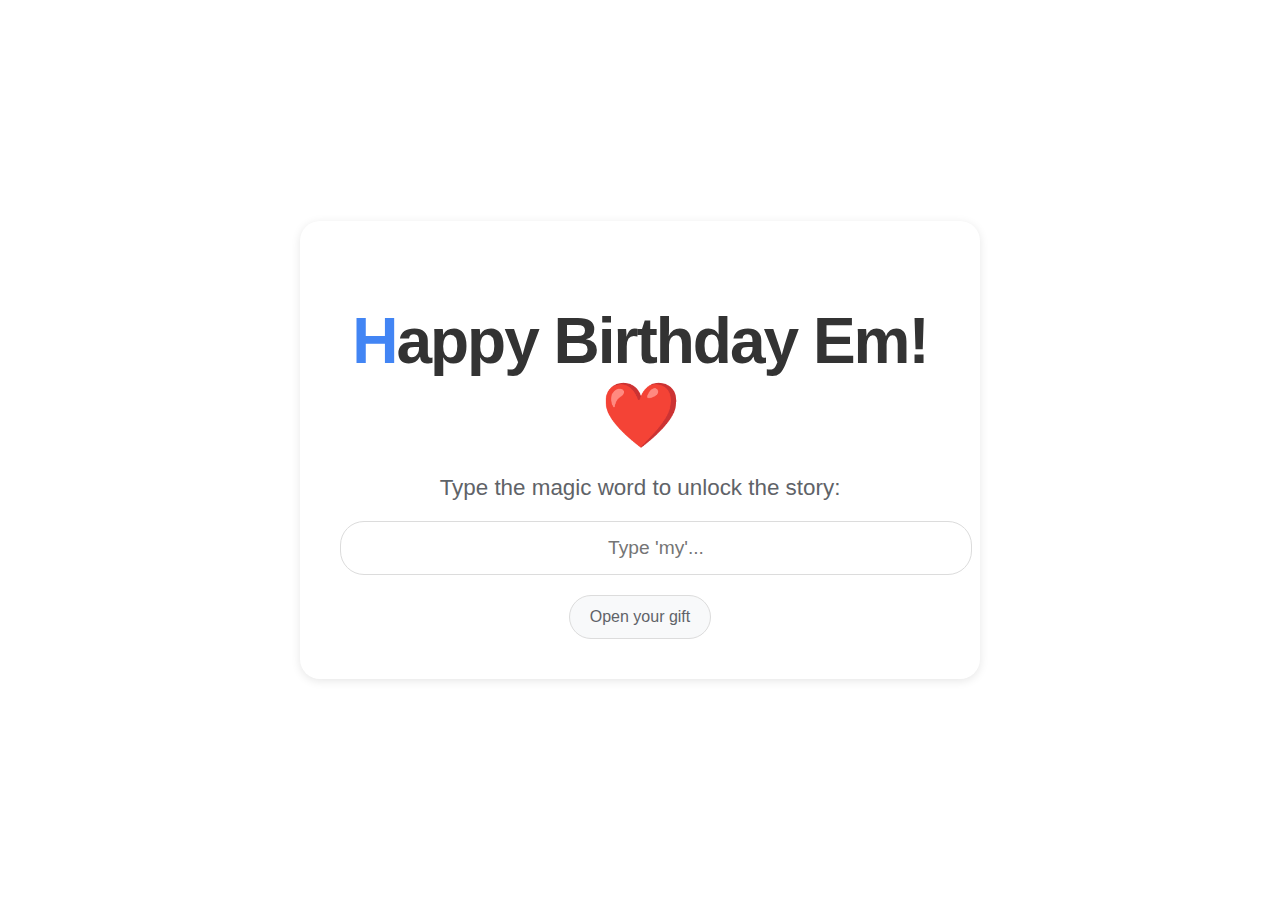
==== page2.html @ 59d33118 "Update page2.html" ====
<!DOCTYPE html>
<html lang="en">
<head>
    <meta charset="UTF-8">
    <meta name="viewport" content="width=device-width, initial-scale=1.0">
    <title>Our Love Story - Page 1</title>
    <link rel="stylesheet" href="styles.css"> <!-- Fixed -->
    <script src="script.js" defer></script> <!-- Fixed -->
</head>
<body>
    <div class="container google-style">
        <h1 class="google-logo">Our Love Story</h1>
        <p class="message">"From the moment we met, my heart knew you were the one. Our journey began with a spark."</p>
        <p class="signature">- tien</p>
        
        <div class="button-group">
            <button onclick="nextPage('page3.html')">Next Page</button>
        </div>
    </div>
</body>
</html>
---- styles.css ----
/* General Styling for a Google Homepage Look */
body {
    font-family: Arial, sans-serif;
    margin: 0;
    padding: 0;
    display: flex;
    justify-content: center;
    align-items: center;
    height: 100vh;
    background: #ffffff;
    color: #333;
    box-sizing: border-box;
}

/* Main Container Styling */
.container.google-style {
    text-align: center;
    max-width: 600px;
    width: 90%;
    padding: 40px;
    border-radius: 20px;
    box-shadow: 0 2px 10px rgba(0,0,0,0.1);
    background: #ffffff;
}

/* Google-Inspired Logo Styling */
.google-logo {
    font-size: 4rem;
    font-weight: bold;
    letter-spacing: -2px;
    margin-bottom: 20px;
}

/* Google Colors for the Logo */
.google-logo::first-letter {
    color: #4285F4;
}
.google-logo::after {
    content: " ❤️";
    color: #EA4335;
}
.google-logo::before {
    content: "";
    color: #FBBC05;
}

/* Message Text Styling */
.message {
    font-size: 1.4rem;
    color: #5f6368;
    margin-bottom: 20px;
}

/* Signature Styling */
.signature {
    font-size: 1.2rem;
    font-weight: bold;
    color: #5f6368;
    margin-bottom: 30px;
}

/* Input Box Styling (Like Google Search Bar) */
input[type="text"] {
    width: 100%;
    padding: 15px;
    border-radius: 24px;
    border: 1px solid #dcdcdc;
    font-size: 1.2rem;
    outline: none;
    box-shadow: none;
    text-align: center;
    transition: all 0.3s ease;
}

input[type="text"]:focus {
    border: 1px solid #4285F4;
    box-shadow: 0 0 8px rgba(66, 133, 244, 0.3);
}

/* Google-Style Button Group */
.button-group {
    margin-top: 20px;
    display: flex;
    justify-content: center;
    gap: 10px;
}

/* Button Styling */
button {
    padding: 12px 20px;
    border: none;
    border-radius: 24px;
    background: #f8f9fa;
    border: 1px solid #dcdcdc;
    font-size: 1rem;
    cursor: pointer;
    color: #5f6368;
    transition: all 0.3s ease;
}

button:hover {
    border-color: #dcdcdc;
    box-shadow: 0 1px 6px rgba(0,0,0,0.2);
    background: #f1f3f4;
}

button:focus {
    outline: none;
}

/* Error Message Styling */
#errorMessage {
    color: red;
    font-size: 1rem;
    margin-top: 10px;
    display: none;
}

/* Mobile Optimization */
@media (max-width: 768px) {
    .google-logo {
        font-size: 3rem;
    }

    .container {
        width: 90%;
        padding: 20px;
    }

    button {
        width: 100%;
        padding: 12px;
    }

    input[type="text"] {
        font-size: 1rem;
    }
}
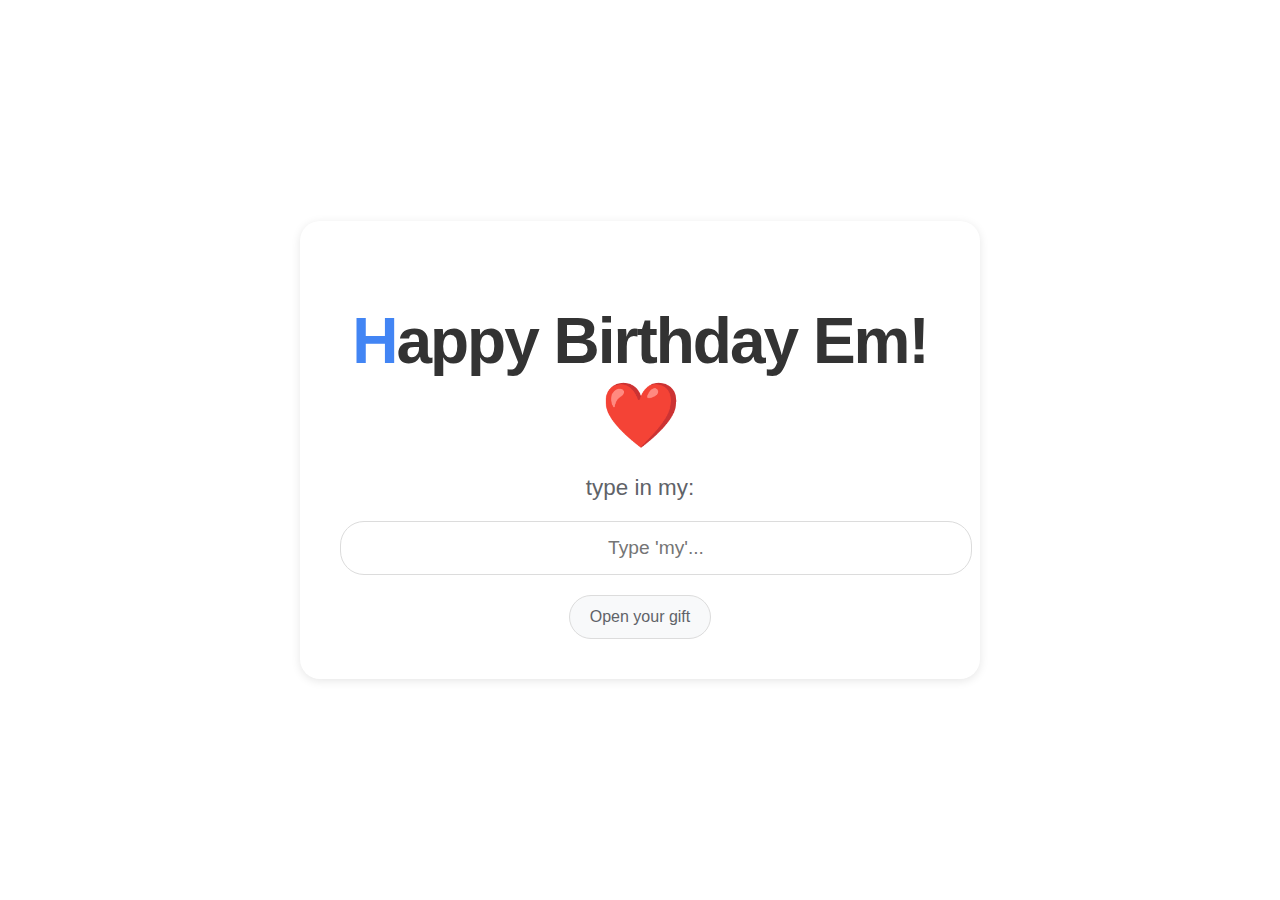
==== commit f2153342: "Update page2.html" ====
--- a/page2.html
+++ b/page2.html
@@ -1,21 +1,20 @@
-<!DOCTYPE html>
-<html lang="en">
-<head>
-    <meta charset="UTF-8">
-    <meta name="viewport" content="width=device-width, initial-scale=1.0">
-    <title>Our Love Story - Page 1</title>
-    <link rel="stylesheet" href="styles.css"> <!-- Fixed -->
-    <script src="script.js" defer></script> <!-- Fixed -->
-</head>
-<body>
-    <div class="container google-style">
-        <h1 class="google-logo">Our Love Story</h1>
-        <p class="message">"From the moment we met, my heart knew you were the one. Our journey began with a spark."</p>
-        <p class="signature">- tien</p>
-        
-        <div class="button-group">
-            <button onclick="nextPage('page3.html')">Next Page</button>
-        </div>
-    </div>
-</body>
-</html>
+<!DOCTYPE html>
+<html lang="en">
+<head>
+    <meta charset="UTF-8">
+    <meta name="viewport" content="width=device-width, initial-scale=1.0">
+    <title>Page 1</title>
+    <link rel="stylesheet" href="styles.css">
+    <script src="script.js" defer></script>
+</head>
+<body>
+    <div class="container google-style">
+        <h1 class="google-logo"></h1>
+        <p class="message">"happy birthday em map của ảnh . you are 22 year old now . i hope you have a good day I love you so much . i wish you a very good birthday and I hope everything you want become true . i hope we make it far because lately when we play game together . i think I can say anh thương em chút xíu . anh yêu em nhiều . im starting to get to know you more and more . as of your birthday , I can’t do anything with you this year but when we call we can do whatever you want haha I will promise I will listen to you and only say yes to everything you request for . I love you . I hope you enjoy this little gift I created."</p>
+        <p class="signature">- tien</p>
+        <div class="button-group">
+            <button onclick="nextPage('page3.html')">Next Page</button>
+        </div>
+    </div>
+</body>
+</html>
--- a/styles.css
+++ b/styles.css
@@ -1,138 +1,138 @@
-/* General Styling for a Google Homepage Look */
-body {
-    font-family: Arial, sans-serif;
-    margin: 0;
-    padding: 0;
-    display: flex;
-    justify-content: center;
-    align-items: center;
-    height: 100vh;
-    background: #ffffff;
-    color: #333;
-    box-sizing: border-box;
-}
-
-/* Main Container Styling */
-.container.google-style {
-    text-align: center;
-    max-width: 600px;
-    width: 90%;
-    padding: 40px;
-    border-radius: 20px;
-    box-shadow: 0 2px 10px rgba(0,0,0,0.1);
-    background: #ffffff;
-}
-
-/* Google-Inspired Logo Styling */
-.google-logo {
-    font-size: 4rem;
-    font-weight: bold;
-    letter-spacing: -2px;
-    margin-bottom: 20px;
-}
-
-/* Google Colors for the Logo */
-.google-logo::first-letter {
-    color: #4285F4;
-}
-.google-logo::after {
-    content: " ❤️";
-    color: #EA4335;
-}
-.google-logo::before {
-    content: "";
-    color: #FBBC05;
-}
-
-/* Message Text Styling */
-.message {
-    font-size: 1.4rem;
-    color: #5f6368;
-    margin-bottom: 20px;
-}
-
-/* Signature Styling */
-.signature {
-    font-size: 1.2rem;
-    font-weight: bold;
-    color: #5f6368;
-    margin-bottom: 30px;
-}
-
-/* Input Box Styling (Like Google Search Bar) */
-input[type="text"] {
-    width: 100%;
-    padding: 15px;
-    border-radius: 24px;
-    border: 1px solid #dcdcdc;
-    font-size: 1.2rem;
-    outline: none;
-    box-shadow: none;
-    text-align: center;
-    transition: all 0.3s ease;
-}
-
-input[type="text"]:focus {
-    border: 1px solid #4285F4;
-    box-shadow: 0 0 8px rgba(66, 133, 244, 0.3);
-}
-
-/* Google-Style Button Group */
-.button-group {
-    margin-top: 20px;
-    display: flex;
-    justify-content: center;
-    gap: 10px;
-}
-
-/* Button Styling */
-button {
-    padding: 12px 20px;
-    border: none;
-    border-radius: 24px;
-    background: #f8f9fa;
-    border: 1px solid #dcdcdc;
-    font-size: 1rem;
-    cursor: pointer;
-    color: #5f6368;
-    transition: all 0.3s ease;
-}
-
-button:hover {
-    border-color: #dcdcdc;
-    box-shadow: 0 1px 6px rgba(0,0,0,0.2);
-    background: #f1f3f4;
-}
-
-button:focus {
-    outline: none;
-}
-
-/* Error Message Styling */
-#errorMessage {
-    color: red;
-    font-size: 1rem;
-    margin-top: 10px;
-    display: none;
-}
-
-/* Mobile Optimization */
-@media (max-width: 768px) {
-    .google-logo {
-        font-size: 3rem;
-    }
-
-    .container {
-        width: 90%;
-        padding: 20px;
-    }
-
-    button {
-        width: 100%;
-        padding: 12px;
-    }
-
-    input[type="text"] {
-        font-size: 1rem;
-    }
-}
+/* General Styling for a Google Homepage Look */
+body {
+    font-family: Arial, sans-serif;
+    margin: 0;
+    padding: 0;
+    display: flex;
+    justify-content: center;
+    align-items: center;
+    height: 100vh;
+    background: #ffffff;
+    color: #333;
+    box-sizing: border-box;
+}
+
+/* Main Container Styling */
+.container.google-style {
+    text-align: center;
+    max-width: 600px;
+    width: 90%;
+    padding: 40px;
+    border-radius: 20px;
+    box-shadow: 0 2px 10px rgba(0,0,0,0.1);
+    background: #ffffff;
+}
+
+/* Google-Inspired Logo Styling */
+.google-logo {
+    font-size: 4rem;
+    font-weight: bold;
+    letter-spacing: -2px;
+    margin-bottom: 20px;
+}
+
+/* Google Colors for the Logo */
+.google-logo::first-letter {
+    color: #4285F4;
+}
+.google-logo::after {
+    content: " ❤️";
+    color: #EA4335;
+}
+.google-logo::before {
+    content: "";
+    color: #FBBC05;
+}
+
+/* Message Text Styling */
+.message {
+    font-size: 1.4rem;
+    color: #5f6368;
+    margin-bottom: 20px;
+}
+
+/* Signature Styling */
+.signature {
+    font-size: 1.2rem;
+    font-weight: bold;
+    color: #5f6368;
+    margin-bottom: 30px;
+}
+
+/* Input Box Styling (Like Google Search Bar) */
+input[type="text"] {
+    width: 100%;
+    padding: 15px;
+    border-radius: 24px;
+    border: 1px solid #dcdcdc;
+    font-size: 1.2rem;
+    outline: none;
+    box-shadow: none;
+    text-align: center;
+    transition: all 0.3s ease;
+}
+
+input[type="text"]:focus {
+    border: 1px solid #4285F4;
+    box-shadow: 0 0 8px rgba(66, 133, 244, 0.3);
+}
+
+/* Google-Style Button Group */
+.button-group {
+    margin-top: 20px;
+    display: flex;
+    justify-content: center;
+    gap: 10px;
+}
+
+/* Button Styling */
+button {
+    padding: 12px 20px;
+    border: none;
+    border-radius: 24px;
+    background: #f8f9fa;
+    border: 1px solid #dcdcdc;
+    font-size: 1rem;
+    cursor: pointer;
+    color: #5f6368;
+    transition: all 0.3s ease;
+}
+
+button:hover {
+    border-color: #dcdcdc;
+    box-shadow: 0 1px 6px rgba(0,0,0,0.2);
+    background: #f1f3f4;
+}
+
+button:focus {
+    outline: none;
+}
+
+/* Error Message Styling */
+#errorMessage {
+    color: red;
+    font-size: 1rem;
+    margin-top: 10px;
+    display: none;
+}
+
+/* Mobile Optimization */
+@media (max-width: 768px) {
+    .google-logo {
+        font-size: 3rem;
+    }
+
+    .container {
+        width: 90%;
+        padding: 20px;
+    }
+
+    button {
+        width: 100%;
+        padding: 12px;
+    }
+
+    input[type="text"] {
+        font-size: 1rem;
+    }
+}
